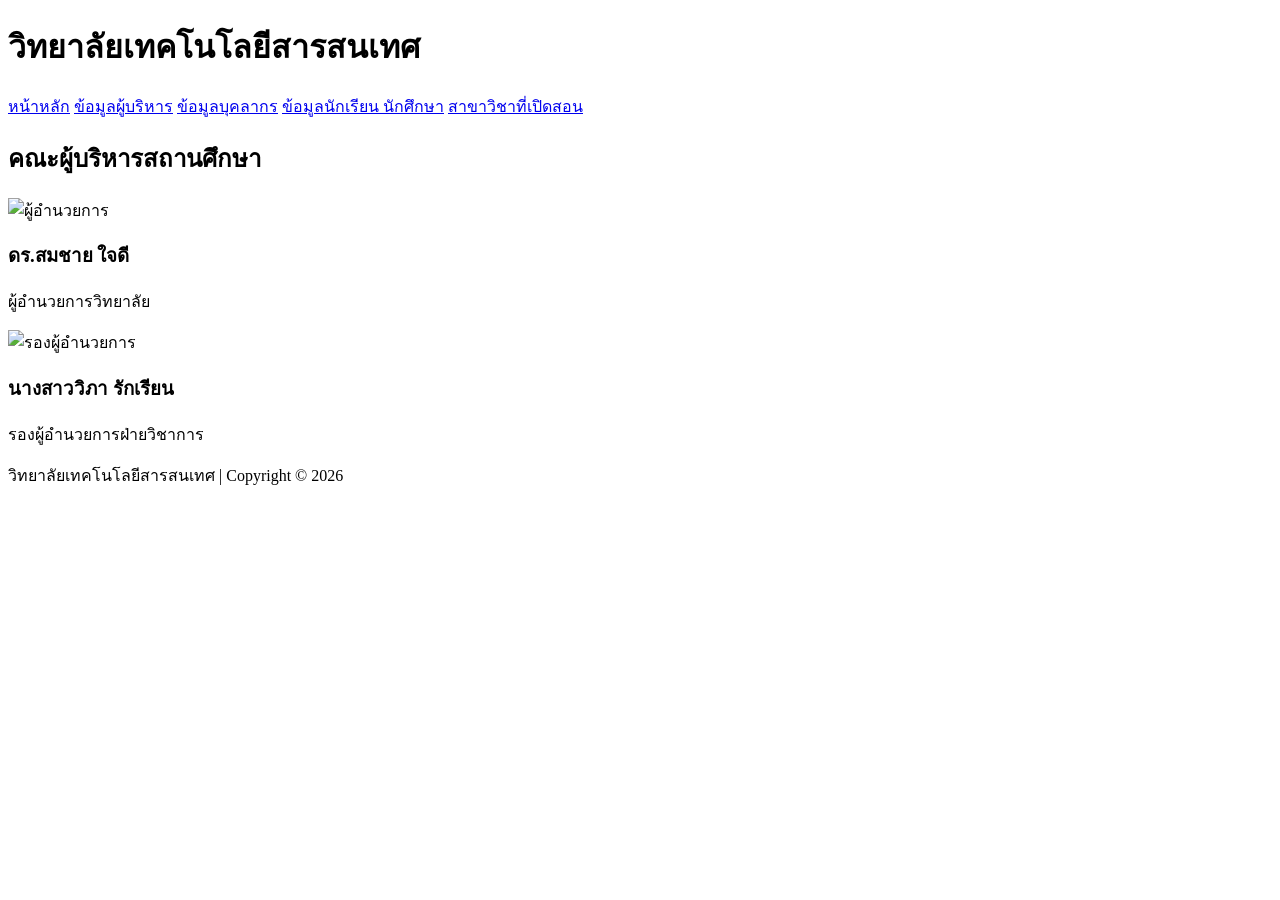
==== executives.html @ bcd5dfbd "Create executives.html" ====
<!DOCTYPE html>
<html lang="th">
<head>
    <meta charset="UTF-8">
    <title>ข้อมูลผู้บริหาร</title>
    <link rel="stylesheet" href="style.css">
</head>
<body>
    <header>
        <h1>วิทยาลัยเทคโนโลยีสารสนเทศ</h1>
    </header>

    <nav>
        <a href="index.html">หน้าหลัก</a>
        <a href="executives.html">ข้อมูลผู้บริหาร</a>
        <a href="personnel.html">ข้อมูลบุคลากร</a>
        <a href="students.html">ข้อมูลนักเรียน นักศึกษา</a>
        <a href="courses.html">สาขาวิชาที่เปิดสอน</a>
    </nav>

    <main>
        <h2>คณะผู้บริหารสถานศึกษา</h2>
        <div class="grid-container">
            <div class="card">
                <img src="images/director.jpg" alt="ผู้อำนวยการ">
                <h3>ดร.สมชาย ใจดี</h3>
                <p>ผู้อำนวยการวิทยาลัย</p>
            </div>
            <div class="card">
                <img src="images/sub_director1.jpg" alt="รองผู้อำนวยการ">
                <h3>นางสาววิภา รักเรียน</h3>
                <p>รองผู้อำนวยการฝ่ายวิชาการ</p>
            </div>
        </div>
    </main>

    <footer>
        <p>วิทยาลัยเทคโนโลยีสารสนเทศ | Copyright © 2026</p>
    </footer>
</body>
</html>
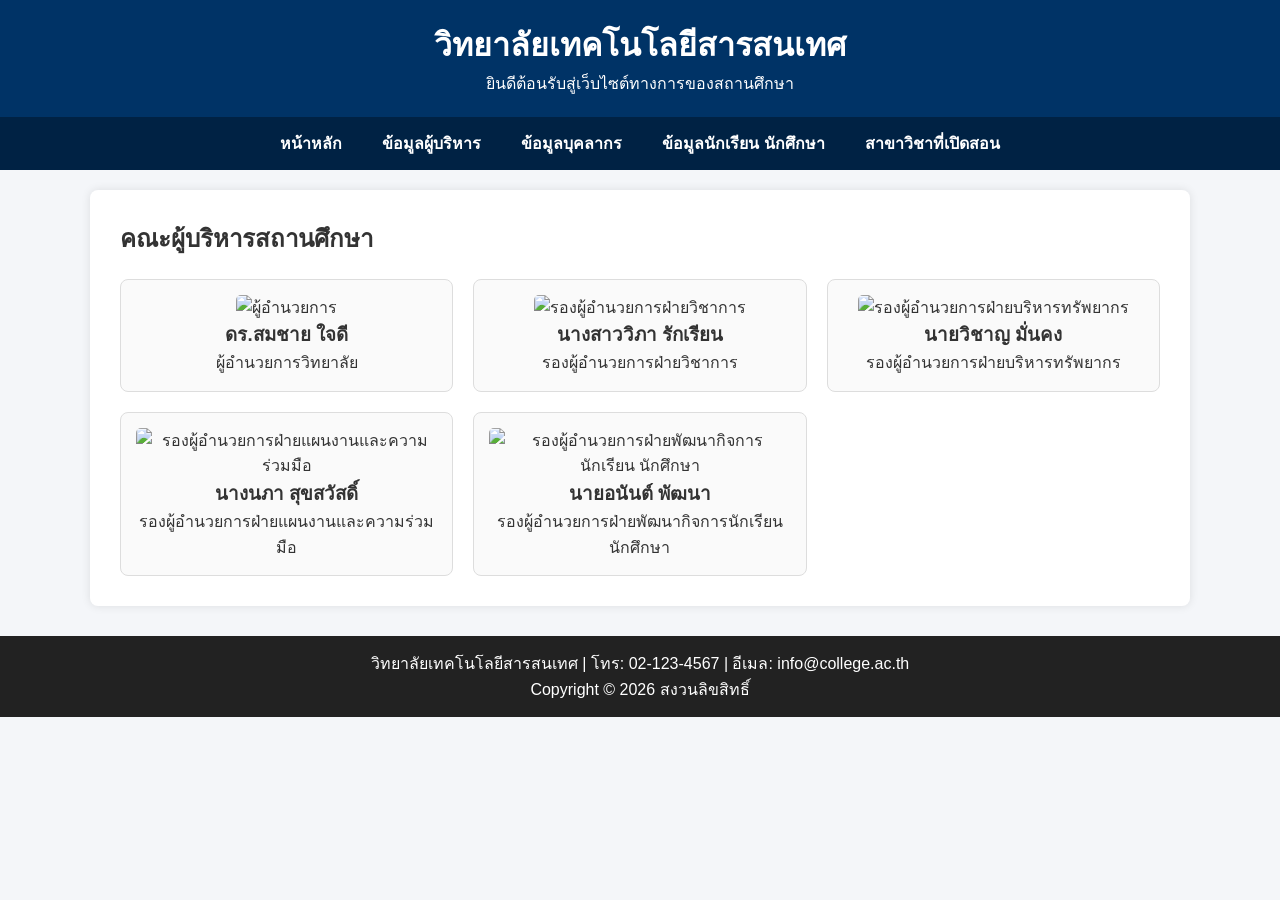
==== commit f59bf35e: "Update executives.html" ====
--- a/executives.html
+++ b/executives.html
@@ -2,12 +2,14 @@
 <html lang="th">
 <head>
     <meta charset="UTF-8">
+    <meta name="viewport" content="width=device-width, initial-scale=1.0">
     <title>ข้อมูลผู้บริหาร</title>
     <link rel="stylesheet" href="style.css">
 </head>
 <body>
     <header>
         <h1>วิทยาลัยเทคโนโลยีสารสนเทศ</h1>
+        <p>ยินดีต้อนรับสู่เว็บไซต์ทางการของสถานศึกษา</p>
     </header>
 
     <nav>
@@ -21,21 +23,46 @@
     <main>
         <h2>คณะผู้บริหารสถานศึกษา</h2>
         <div class="grid-container">
+            <!-- คนที่ 1: ผู้อำนวยการ -->
             <div class="card">
                 <img src="images/director.jpg" alt="ผู้อำนวยการ">
                 <h3>ดร.สมชาย ใจดี</h3>
                 <p>ผู้อำนวยการวิทยาลัย</p>
             </div>
+
+            <!-- คนที่ 2: รองฯ ฝ่ายวิชาการ -->
             <div class="card">
-                <img src="images/sub_director1.jpg" alt="รองผู้อำนวยการ">
+                <img src="images/sub_director1.jpg" alt="รองผู้อำนวยการฝ่ายวิชาการ">
                 <h3>นางสาววิภา รักเรียน</h3>
                 <p>รองผู้อำนวยการฝ่ายวิชาการ</p>
+            </div>
+
+            <!-- คนที่ 3: รองฯ ฝ่ายบริหารทรัพยากร -->
+            <div class="card">
+                <img src="images/sub_director2.jpg" alt="รองผู้อำนวยการฝ่ายบริหารทรัพยากร">
+                <h3>นายวิชาญ มั่นคง</h3>
+                <p>รองผู้อำนวยการฝ่ายบริหารทรัพยากร</p>
+            </div>
+
+            <!-- คนที่ 4: รองฯ ฝ่ายแผนงานและความร่วมมือ -->
+            <div class="card">
+                <img src="images/sub_director3.jpg" alt="รองผู้อำนวยการฝ่ายแผนงานและความร่วมมือ">
+                <h3>นางนภา สุขสวัสดิ์</h3>
+                <p>รองผู้อำนวยการฝ่ายแผนงานและความร่วมมือ</p>
+            </div>
+
+            <!-- คนที่ 5: รองฯ ฝ่ายพัฒนากิจการนักเรียน นักศึกษา -->
+            <div class="card">
+                <img src="images/sub_director4.jpg" alt="รองผู้อำนวยการฝ่ายพัฒนากิจการนักเรียน นักศึกษา">
+                <h3>นายอนันต์ พัฒนา</h3>
+                <p>รองผู้อำนวยการฝ่ายพัฒนากิจการนักเรียน นักศึกษา</p>
             </div>
         </div>
     </main>
 
     <footer>
-        <p>วิทยาลัยเทคโนโลยีสารสนเทศ | Copyright © 2026</p>
+        <p>วิทยาลัยเทคโนโลยีสารสนเทศ | โทร: 02-123-4567 | อีเมล: info@college.ac.th</p>
+        <p>Copyright © 2026 สงวนลิขสิทธิ์</p>
     </footer>
 </body>
 </html>
--- a/style.css
+++ b/style.css
@@ -0,0 +1,80 @@
+* {
+    box-sizing: border-box;
+    margin: 0;
+    padding: 0;
+    font-family: 'Sarabun', Tahoma, sans-serif;
+}
+
+body {
+    background-color: #f4f6f9;
+    color: #333;
+    line-height: 1.6;
+}
+
+/* 1. ส่วนหัว (Header) */
+header {
+    background-color: #003366;
+    color: white;
+    padding: 20px;
+    text-align: center;
+}
+
+/* แถบเมนูเชื่อมโยง (Navigation Bar) */
+nav {
+    background-color: #002244;
+    display: flex;
+    justify-content: center;
+    flex-wrap: wrap;
+}
+
+nav a {
+    color: white;
+    padding: 14px 20px;
+    text-decoration: none;
+    font-weight: bold;
+}
+
+nav a:hover {
+    background-color: #0055a5;
+}
+
+/* 2. ส่วนเนื้อหา (Content) */
+main {
+    max-width: 1100px;
+    margin: 20px auto;
+    background: white;
+    padding: 30px;
+    border-radius: 8px;
+    box-shadow: 0 0 10px rgba(0,0,0,0.1);
+    min-height: 400px;
+}
+
+.grid-container {
+    display: grid;
+    grid-template-columns: repeat(auto-fit, minmax(250px, 1fr));
+    gap: 20px;
+    margin-top: 20px;
+}
+
+.card {
+    border: 1px solid #ddd;
+    border-radius: 8px;
+    padding: 15px;
+    text-align: center;
+    background-color: #fafafa;
+}
+
+.card img {
+    max-width: 100%;
+    height: auto;
+    border-radius: 5px;
+}
+
+/* 3. ส่วนท้าย (Footer) */
+footer {
+    background-color: #222;
+    color: white;
+    text-align: center;
+    padding: 15px;
+    margin-top: 30px;
+}
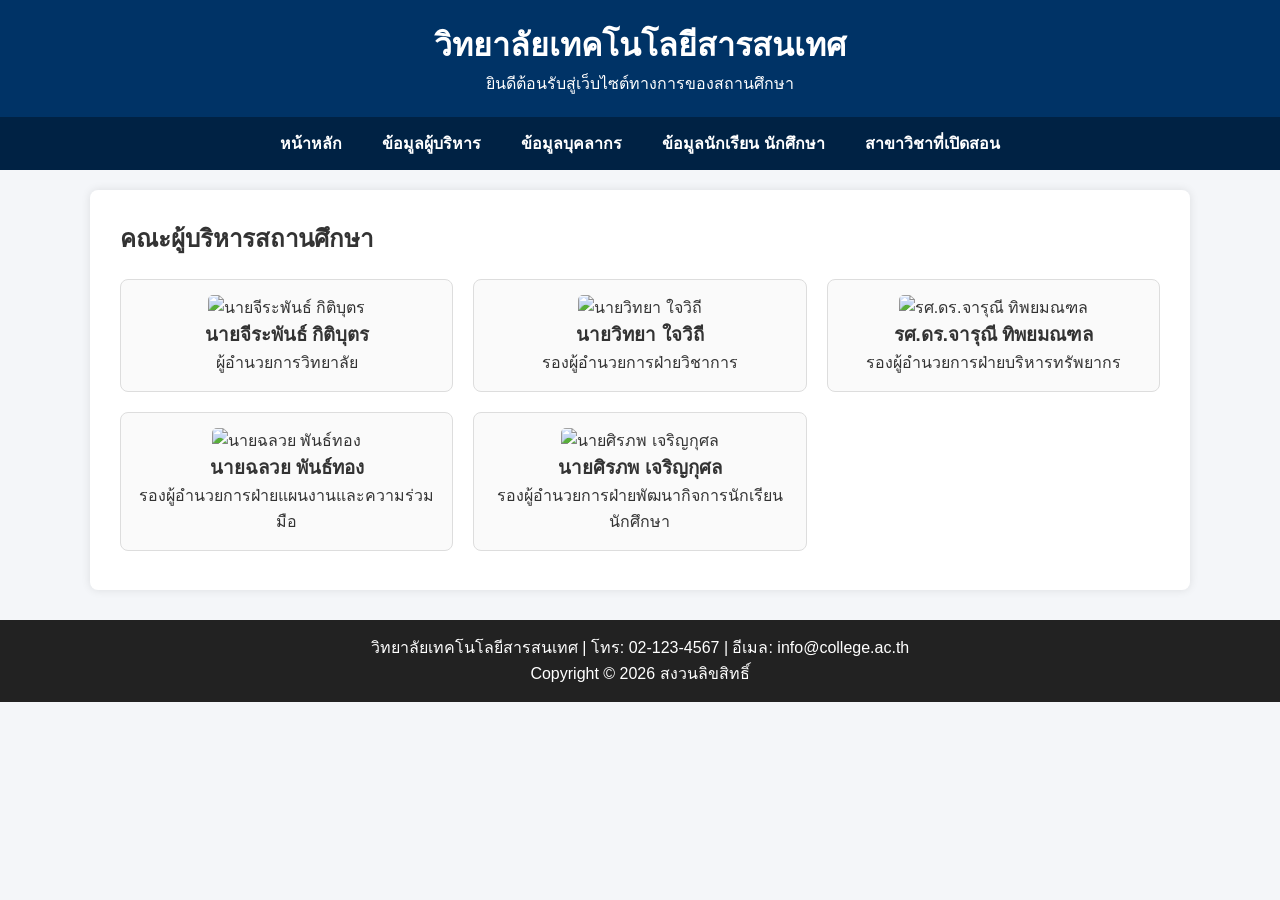
==== commit 5f049d46: "Update executives.html" ====
--- a/executives.html
+++ b/executives.html
@@ -23,38 +23,38 @@
     <main>
         <h2>คณะผู้บริหารสถานศึกษา</h2>
         <div class="grid-container">
-            <!-- คนที่ 1: ผู้อำนวยการ -->
+            <!-- คนที่ 1 -->
             <div class="card">
-                <img src="images/director.jpg" alt="ผู้อำนวยการ">
-                <h3>ดร.สมชาย ใจดี</h3>
+                <img src="images/1-B0aDhrdA.gif" alt="นายจีระพันธ์ กิติบุตร">
+                <h3>นายจีระพันธ์ กิติบุตร</h3>
                 <p>ผู้อำนวยการวิทยาลัย</p>
             </div>
 
-            <!-- คนที่ 2: รองฯ ฝ่ายวิชาการ -->
+            <!-- คนที่ 2 -->
             <div class="card">
-                <img src="images/sub_director1.jpg" alt="รองผู้อำนวยการฝ่ายวิชาการ">
-                <h3>นางสาววิภา รักเรียน</h3>
+                <img src="images/1_2-Da58X3DG (1).gif" alt="นายวิทยา ใจวิถี">
+                <h3>นายวิทยา ใจวิถี</h3>
                 <p>รองผู้อำนวยการฝ่ายวิชาการ</p>
             </div>
 
-            <!-- คนที่ 3: รองฯ ฝ่ายบริหารทรัพยากร -->
+            <!-- คนที่ 3 -->
             <div class="card">
-                <img src="images/sub_director2.jpg" alt="รองผู้อำนวยการฝ่ายบริหารทรัพยากร">
-                <h3>นายวิชาญ มั่นคง</h3>
+                <img src="images/1_6-BLEz5SgE.gif" alt="รศ.ดร.จารุณี ทิพยมณฑล">
+                <h3>รศ.ดร.จารุณี ทิพยมณฑล</h3>
                 <p>รองผู้อำนวยการฝ่ายบริหารทรัพยากร</p>
             </div>
 
-            <!-- คนที่ 4: รองฯ ฝ่ายแผนงานและความร่วมมือ -->
+            <!-- คนที่ 4 -->
             <div class="card">
-                <img src="images/sub_director3.jpg" alt="รองผู้อำนวยการฝ่ายแผนงานและความร่วมมือ">
-                <h3>นางนภา สุขสวัสดิ์</h3>
+                <img src="images/00111.jpg" alt="นายฉลวย พันธ์ทอง">
+                <h3>นายฉลวย พันธ์ทอง</h3>
                 <p>รองผู้อำนวยการฝ่ายแผนงานและความร่วมมือ</p>
             </div>
 
-            <!-- คนที่ 5: รองฯ ฝ่ายพัฒนากิจการนักเรียน นักศึกษา -->
+            <!-- คนที่ 5 -->
             <div class="card">
-                <img src="images/sub_director4.jpg" alt="รองผู้อำนวยการฝ่ายพัฒนากิจการนักเรียน นักศึกษา">
-                <h3>นายอนันต์ พัฒนา</h3>
+                <img src="images/00107.jpg" alt="นายศิรภพ เจริญกุศล">
+                <h3>นายศิรภพ เจริญกุศล</h3>
                 <p>รองผู้อำนวยการฝ่ายพัฒนากิจการนักเรียน นักศึกษา</p>
             </div>
         </div>
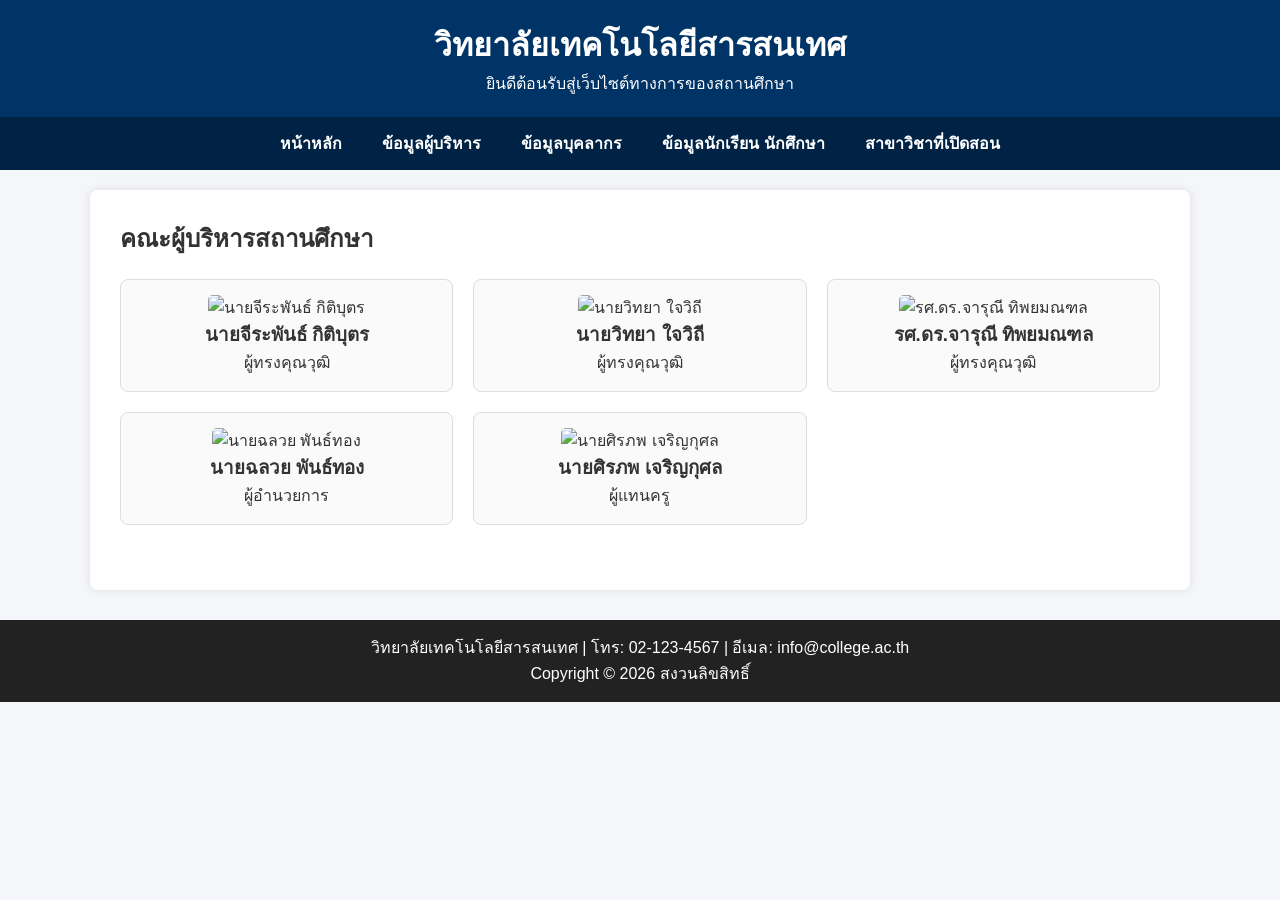
==== commit e8e00a53: "Update executives.html" ====
--- a/executives.html
+++ b/executives.html
@@ -27,35 +27,35 @@
             <div class="card">
                 <img src="images/1-B0aDhrdA.gif" alt="นายจีระพันธ์ กิติบุตร">
                 <h3>นายจีระพันธ์ กิติบุตร</h3>
-                <p>ผู้อำนวยการวิทยาลัย</p>
+                <p>ผู้ทรงคุณวุฒิ</p>
             </div>
 
             <!-- คนที่ 2 -->
             <div class="card">
                 <img src="images/1_2-Da58X3DG (1).gif" alt="นายวิทยา ใจวิถี">
                 <h3>นายวิทยา ใจวิถี</h3>
-                <p>รองผู้อำนวยการฝ่ายวิชาการ</p>
+                <p>ผู้ทรงคุณวุฒิ</p>
             </div>
 
             <!-- คนที่ 3 -->
             <div class="card">
                 <img src="images/1_6-BLEz5SgE.gif" alt="รศ.ดร.จารุณี ทิพยมณฑล">
                 <h3>รศ.ดร.จารุณี ทิพยมณฑล</h3>
-                <p>รองผู้อำนวยการฝ่ายบริหารทรัพยากร</p>
+                <p>ผู้ทรงคุณวุฒิ</p>
             </div>
 
             <!-- คนที่ 4 -->
             <div class="card">
                 <img src="images/00111.jpg" alt="นายฉลวย พันธ์ทอง">
                 <h3>นายฉลวย พันธ์ทอง</h3>
-                <p>รองผู้อำนวยการฝ่ายแผนงานและความร่วมมือ</p>
+                <p>ผู้อำนวยการ</p>
             </div>
 
             <!-- คนที่ 5 -->
             <div class="card">
                 <img src="images/00107.jpg" alt="นายศิรภพ เจริญกุศล">
                 <h3>นายศิรภพ เจริญกุศล</h3>
-                <p>รองผู้อำนวยการฝ่ายพัฒนากิจการนักเรียน นักศึกษา</p>
+                <p>ผู้แทนครู</p>
             </div>
         </div>
     </main>
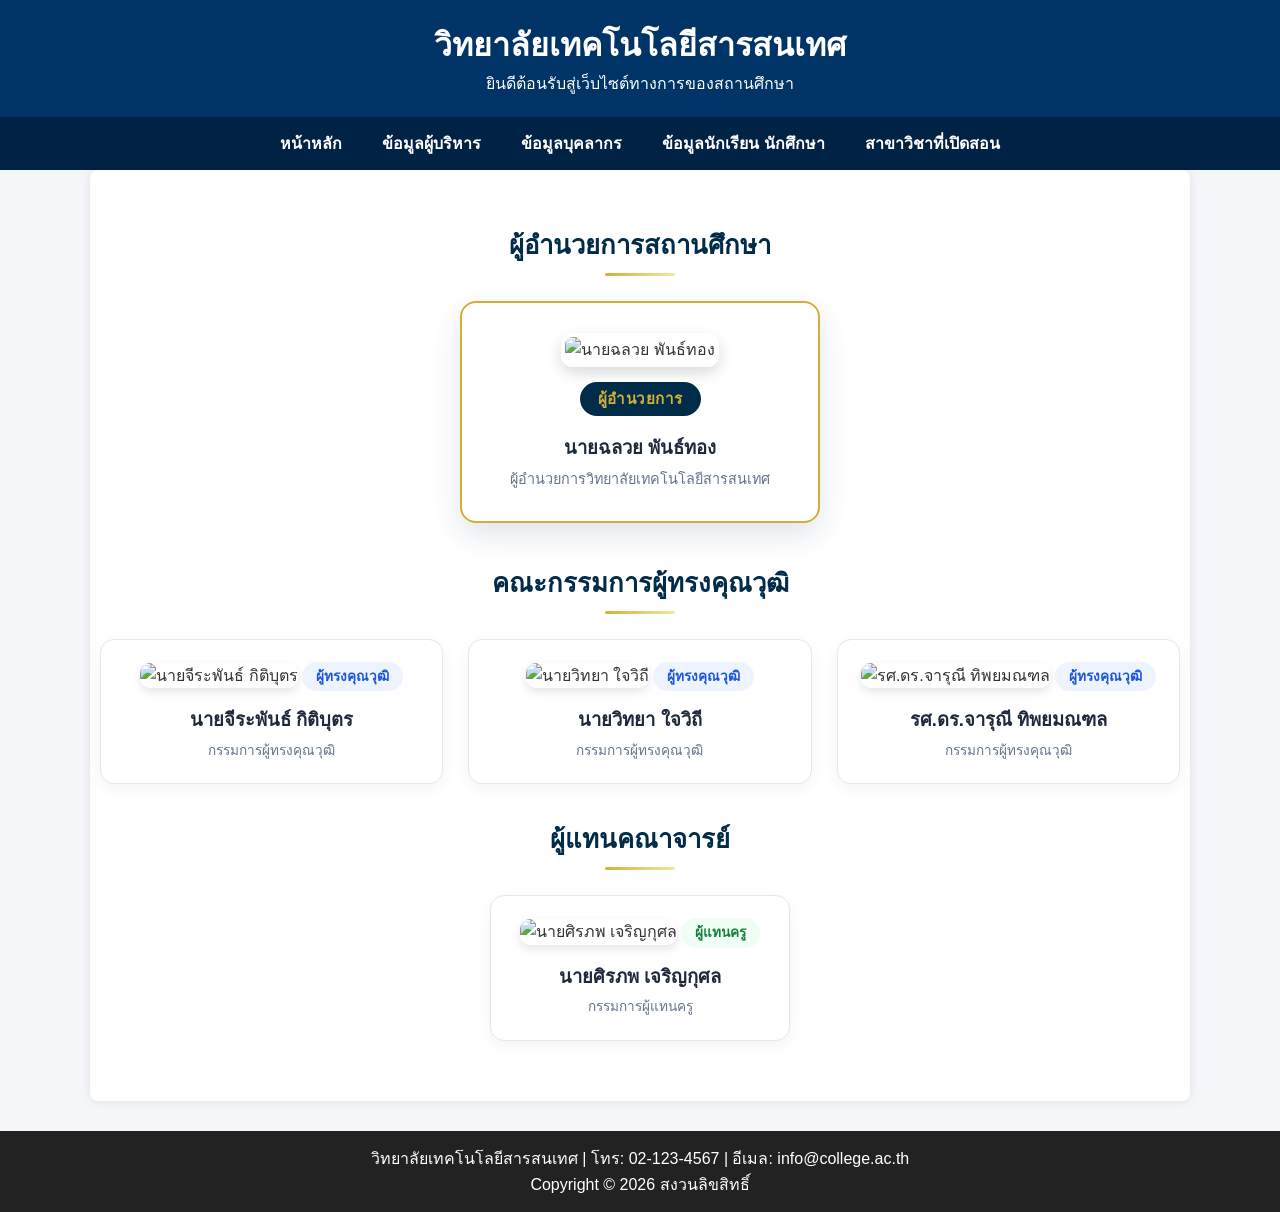
==== commit bacbad26: "Update executives.html" ====
--- a/executives.html
+++ b/executives.html
@@ -3,10 +3,147 @@
 <head>
     <meta charset="UTF-8">
     <meta name="viewport" content="width=device-width, initial-scale=1.0">
-    <title>ข้อมูลผู้บริหาร</title>
+    <title>ข้อมูลผู้บริหาร - วิทยาลัยเทคโนโลยีสารสนเทศ</title>
     <link rel="stylesheet" href="style.css">
+    <style>
+        /* สไตล์พิเศษเฉพาะหน้าผู้บริหาร (Executive Board Style) */
+        .exec-container {
+            max-width: 1100px;
+            margin: 0 auto;
+            padding: 20px 10px;
+        }
+
+        .section-title {
+            text-align: center;
+            color: #002b49;
+            font-size: 1.6rem;
+            margin: 35px 0 25px 0;
+            position: relative;
+            padding-bottom: 10px;
+        }
+
+        .section-title::after {
+            content: '';
+            width: 70px;
+            height: 3px;
+            background: linear-gradient(90deg, #d4af37, #f3e5ab);
+            position: absolute;
+            bottom: 0;
+            left: 50%;
+            transform: translateX(-50%);
+            border-radius: 2px;
+        }
+
+        /* 1. การ์ดผู้อำนวยการ (โดดเด่นที่สุดอยู่ตรงกลาง) */
+        .director-wrapper {
+            display: flex;
+            justify-content: center;
+            margin-bottom: 40px;
+        }
+
+        .card-director {
+            background: #ffffff;
+            border: 2px solid #d4af37;
+            border-radius: 16px;
+            box-shadow: 0 12px 30px rgba(0, 43, 73, 0.12);
+            max-width: 360px;
+            width: 100%;
+            text-align: center;
+            padding: 30px 20px;
+            transition: transform 0.3s ease, box-shadow 0.3s ease;
+        }
+
+        .card-director:hover {
+            transform: translateY(-6px);
+            box-shadow: 0 16px 35px rgba(0, 43, 73, 0.18);
+        }
+
+        .card-director img {
+            width: 180px;
+            height: 220px;
+            object-fit: cover;
+            border-radius: 12px;
+            border: 4px solid #ffffff;
+            box-shadow: 0 6px 15px rgba(0,0,0,0.15);
+            margin-bottom: 15px;
+        }
+
+        .badge-director {
+            display: inline-block;
+            background: #002b49;
+            color: #d4af37;
+            font-weight: bold;
+            padding: 5px 18px;
+            border-radius: 20px;
+            font-size: 0.95rem;
+            margin-bottom: 12px;
+            letter-spacing: 0.5px;
+        }
+
+        /* 2. การ์ดคณะผู้ทรงคุณวุฒิ และ ผู้แทนครู */
+        .exec-grid {
+            display: grid;
+            grid-template-columns: repeat(auto-fit, minmax(250px, 1fr));
+            gap: 25px;
+            justify-content: center;
+        }
+
+        .card-exec {
+            background: #ffffff;
+            border: 1px solid #e2e8f0;
+            border-radius: 14px;
+            box-shadow: 0 4px 15px rgba(0,0,0,0.05);
+            text-align: center;
+            padding: 22px 15px;
+            transition: transform 0.3s ease, box-shadow 0.3s ease;
+        }
+
+        .card-exec:hover {
+            transform: translateY(-5px);
+            box-shadow: 0 8px 22px rgba(0,0,0,0.1);
+        }
+
+        .card-exec img {
+            width: 150px;
+            height: 185px;
+            object-fit: cover;
+            border-radius: 10px;
+            box-shadow: 0 4px 10px rgba(0,0,0,0.1);
+            margin-bottom: 12px;
+        }
+
+        .badge-expert {
+            display: inline-block;
+            background: #eef4ff;
+            color: #1a56db;
+            font-weight: 600;
+            padding: 4px 14px;
+            border-radius: 15px;
+            font-size: 0.85rem;
+            margin-bottom: 8px;
+        }
+
+        .badge-teacher {
+            display: inline-block;
+            background: #f0fdf4;
+            color: #15803d;
+            font-weight: 600;
+            padding: 4px 14px;
+            border-radius: 15px;
+            font-size: 0.85rem;
+            margin-bottom: 8px;
+        }
+
+        .exec-name {
+            color: #1e293b;
+            font-size: 1.15rem;
+            margin: 5px 0;
+            font-weight: bold;
+        }
+    </style>
 </head>
 <body>
+
     <header>
         <h1>วิทยาลัยเทคโนโลยีสารสนเทศ</h1>
         <p>ยินดีต้อนรับสู่เว็บไซต์ทางการของสถานศึกษา</p>
@@ -20,49 +157,60 @@
         <a href="courses.html">สาขาวิชาที่เปิดสอน</a>
     </nav>
 
-    <main>
-        <h2>คณะผู้บริหารสถานศึกษา</h2>
-        <div class="grid-container">
-            <!-- คนที่ 1 -->
-            <div class="card">
-                <img src="images/1-B0aDhrdA.gif" alt="นายจีระพันธ์ กิติบุตร">
-                <h3>นายจีระพันธ์ กิติบุตร</h3>
-                <p>ผู้ทรงคุณวุฒิ</p>
-            </div>
-
-            <!-- คนที่ 2 -->
-            <div class="card">
-                <img src="images/1_2-Da58X3DG (1).gif" alt="นายวิทยา ใจวิถี">
-                <h3>นายวิทยา ใจวิถี</h3>
-                <p>ผู้ทรงคุณวุฒิ</p>
-            </div>
-
-            <!-- คนที่ 3 -->
-            <div class="card">
-                <img src="images/1_6-BLEz5SgE.gif" alt="รศ.ดร.จารุณี ทิพยมณฑล">
-                <h3>รศ.ดร.จารุณี ทิพยมณฑล</h3>
-                <p>ผู้ทรงคุณวุฒิ</p>
-            </div>
-
-            <!-- คนที่ 4 -->
-            <div class="card">
-                <img src="images/00111.jpg" alt="นายฉลวย พันธ์ทอง">
-                <h3>นายฉลวย พันธ์ทอง</h3>
-                <p>ผู้อำนวยการ</p>
-            </div>
-
-            <!-- คนที่ 5 -->
-            <div class="card">
-                <img src="images/00107.jpg" alt="นายศิรภพ เจริญกุศล">
-                <h3>นายศิรภพ เจริญกุศล</h3>
-                <p>ผู้แทนครู</p>
+    <main class="exec-container">
+
+        <h2 class="section-title">ผู้อำนวยการสถานศึกษา</h2>
+        <div class="director-wrapper">
+            <div class="card-director">
+                <img src="images/exec_director.jpg" alt="นายฉลวย พันธ์ทอง">
+                <div>
+                    <span class="badge-director">ผู้อำนวยการ</span>
+                    <h3 class="exec-name">นายฉลวย พันธ์ทอง</h3>
+                    <p style="color: #64748b; font-size: 0.9rem;">ผู้อำนวยการวิทยาลัยเทคโนโลยีสารสนเทศ</p>
+                </div>
             </div>
         </div>
+
+        <h2 class="section-title">คณะกรรมการผู้ทรงคุณวุฒิ</h2>
+        <div class="exec-grid">
+            <div class="card-exec">
+                <img src="images/exec_expert1.gif" alt="นายจีระพันธ์ กิติบุตร">
+                <span class="badge-expert">ผู้ทรงคุณวุฒิ</span>
+                <h3 class="exec-name">นายจีระพันธ์ กิติบุตร</h3>
+                <p style="color: #64748b; font-size: 0.85rem;">กรรมการผู้ทรงคุณวุฒิ</p>
+            </div>
+
+            <div class="card-exec">
+                <img src="images/exec_expert2.gif" alt="นายวิทยา ใจวิถี">
+                <span class="badge-expert">ผู้ทรงคุณวุฒิ</span>
+                <h3 class="exec-name">นายวิทยา ใจวิถี</h3>
+                <p style="color: #64748b; font-size: 0.85rem;">กรรมการผู้ทรงคุณวุฒิ</p>
+            </div>
+
+            <div class="card-exec">
+                <img src="images/exec_expert3.gif" alt="รศ.ดร.จารุณี ทิพยมณฑล">
+                <span class="badge-expert">ผู้ทรงคุณวุฒิ</span>
+                <h3 class="exec-name">รศ.ดร.จารุณี ทิพยมณฑล</h3>
+                <p style="color: #64748b; font-size: 0.85rem;">กรรมการผู้ทรงคุณวุฒิ</p>
+            </div>
+        </div>
+
+        <h2 class="section-title">ผู้แทนคณาจารย์</h2>
+        <div class="director-wrapper">
+            <div class="card-exec" style="max-width: 300px; width: 100%;">
+                <img src="images/exec_teacher.jpg" alt="นายศิรภพ เจริญกุศล">
+                <span class="badge-teacher">ผู้แทนครู</span>
+                <h3 class="exec-name">นายศิรภพ เจริญกุศล</h3>
+                <p style="color: #64748b; font-size: 0.85rem;">กรรมการผู้แทนครู</p>
+            </div>
+        </div>
+
     </main>
 
     <footer>
         <p>วิทยาลัยเทคโนโลยีสารสนเทศ | โทร: 02-123-4567 | อีเมล: info@college.ac.th</p>
         <p>Copyright © 2026 สงวนลิขสิทธิ์</p>
     </footer>
+
 </body>
 </html>
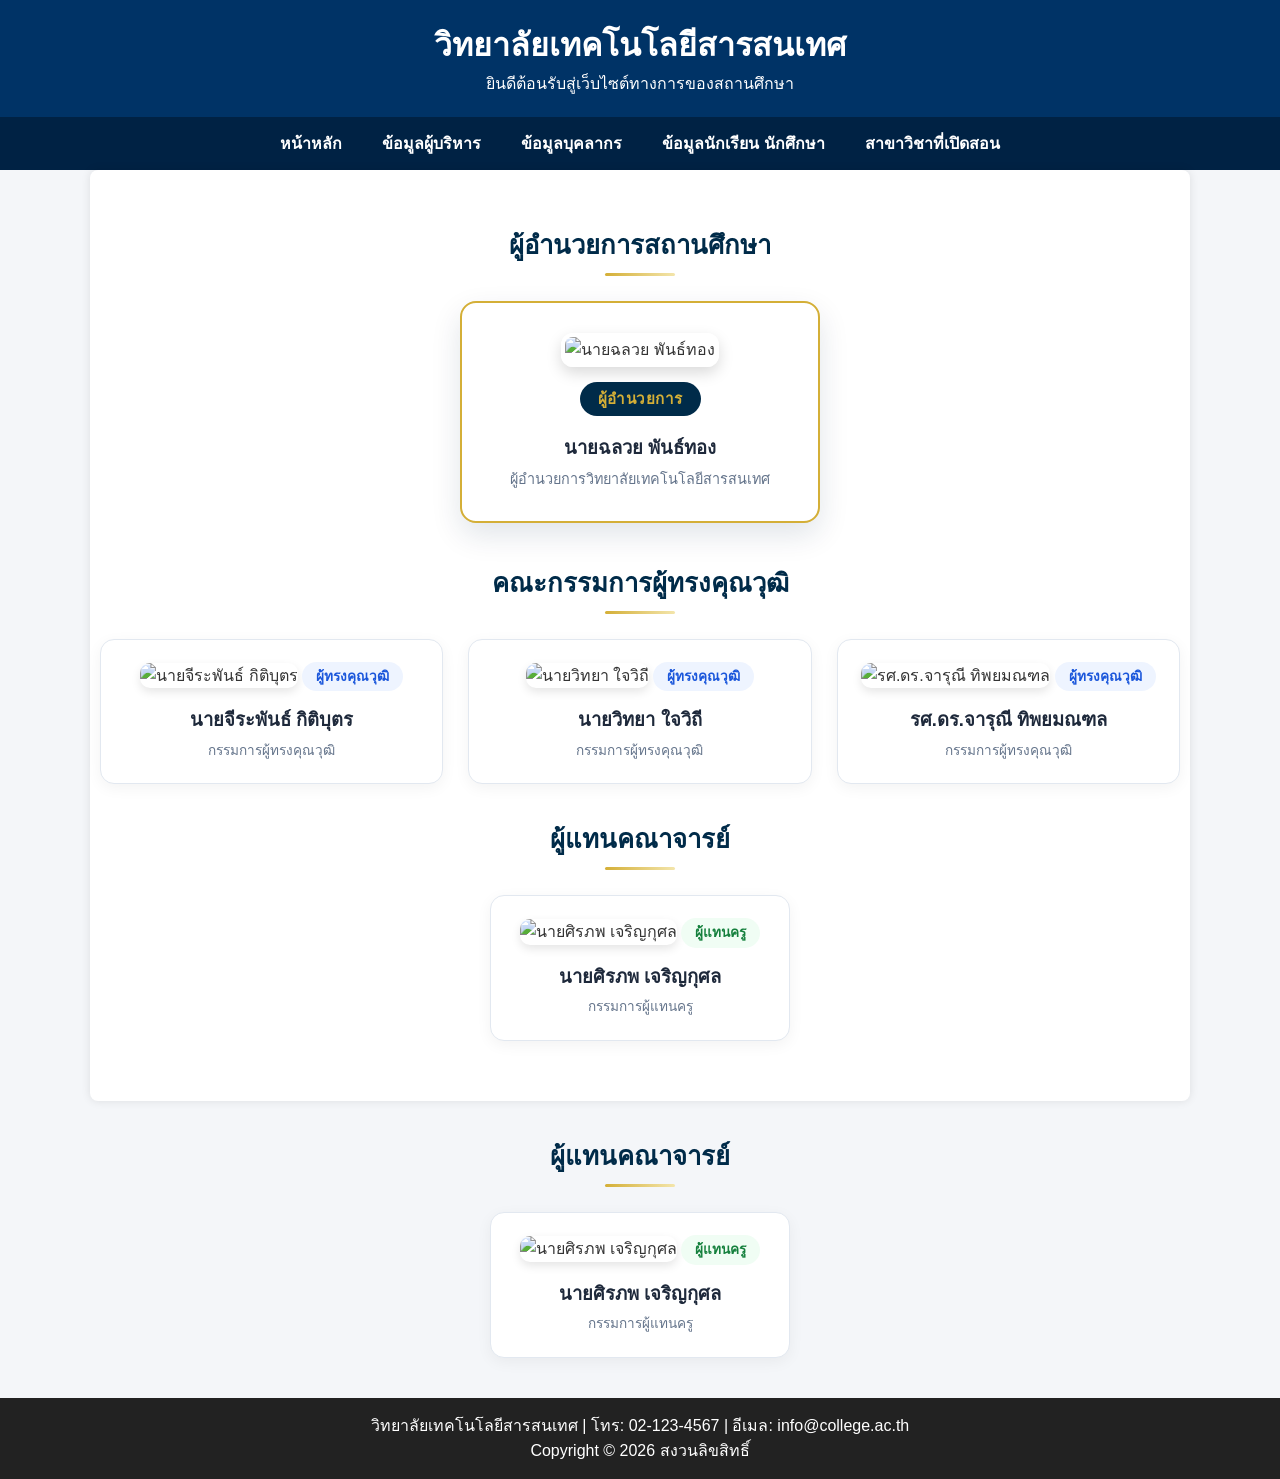
==== commit 97e5a83e: "Update executives.html" ====
--- a/executives.html
+++ b/executives.html
@@ -159,10 +159,11 @@
 
     <main class="exec-container">
 
+        <!-- 👑 ส่วนที่ 1: ผู้อำนวยการวิทยาลัย -->
         <h2 class="section-title">ผู้อำนวยการสถานศึกษา</h2>
         <div class="director-wrapper">
             <div class="card-director">
-                <img src="images/exec_director.jpg" alt="นายฉลวย พันธ์ทอง">
+                <img src="images/00111.jpg" alt="นายฉลวย พันธ์ทอง">
                 <div>
                     <span class="badge-director">ผู้อำนวยการ</span>
                     <h3 class="exec-name">นายฉลวย พันธ์ทอง</h3>
@@ -171,29 +172,43 @@
             </div>
         </div>
 
+        <!-- 🎓 ส่วนที่ 2: คณะผู้ทรงคุณวุฒิ -->
         <h2 class="section-title">คณะกรรมการผู้ทรงคุณวุฒิ</h2>
         <div class="exec-grid">
             <div class="card-exec">
-                <img src="images/exec_expert1.gif" alt="นายจีระพันธ์ กิติบุตร">
+                <img src="images/1-B0aDhrdA.gif" alt="นายจีระพันธ์ กิติบุตร">
                 <span class="badge-expert">ผู้ทรงคุณวุฒิ</span>
                 <h3 class="exec-name">นายจีระพันธ์ กิติบุตร</h3>
                 <p style="color: #64748b; font-size: 0.85rem;">กรรมการผู้ทรงคุณวุฒิ</p>
             </div>
 
             <div class="card-exec">
-                <img src="images/exec_expert2.gif" alt="นายวิทยา ใจวิถี">
+                <img src="images/1_2-Da58X3DG (1).gif" alt="นายวิทยา ใจวิถี">
                 <span class="badge-expert">ผู้ทรงคุณวุฒิ</span>
                 <h3 class="exec-name">นายวิทยา ใจวิถี</h3>
                 <p style="color: #64748b; font-size: 0.85rem;">กรรมการผู้ทรงคุณวุฒิ</p>
             </div>
 
             <div class="card-exec">
-                <img src="images/exec_expert3.gif" alt="รศ.ดร.จารุณี ทิพยมณฑล">
+                <img src="images/1_6-BLEz5SgE.gif" alt="รศ.ดร.จารุณี ทิพยมณฑล">
                 <span class="badge-expert">ผู้ทรงคุณวุฒิ</span>
                 <h3 class="exec-name">รศ.ดร.จารุณี ทิพยมณฑล</h3>
                 <p style="color: #64748b; font-size: 0.85rem;">กรรมการผู้ทรงคุณวุฒิ</p>
             </div>
         </div>
+
+        <!-- 🏫 ส่วนที่ 3: ผู้แทนครู -->
+        <h2 class="section-title">ผู้แทนคณาจารย์</h2>
+        <div class="director-wrapper">
+            <div class="card-exec" style="max-width: 300px; width: 100%;">
+                <img src="images/00107.jpg" alt="นายศิรภพ เจริญกุศล">
+                <span class="badge-teacher">ผู้แทนครู</span>
+                <h3 class="exec-name">นายศิรภพ เจริญกุศล</h3>
+                <p style="color: #64748b; font-size: 0.85rem;">กรรมการผู้แทนครู</p>
+            </div>
+        </div>
+
+    </main>
 
         <h2 class="section-title">ผู้แทนคณาจารย์</h2>
         <div class="director-wrapper">
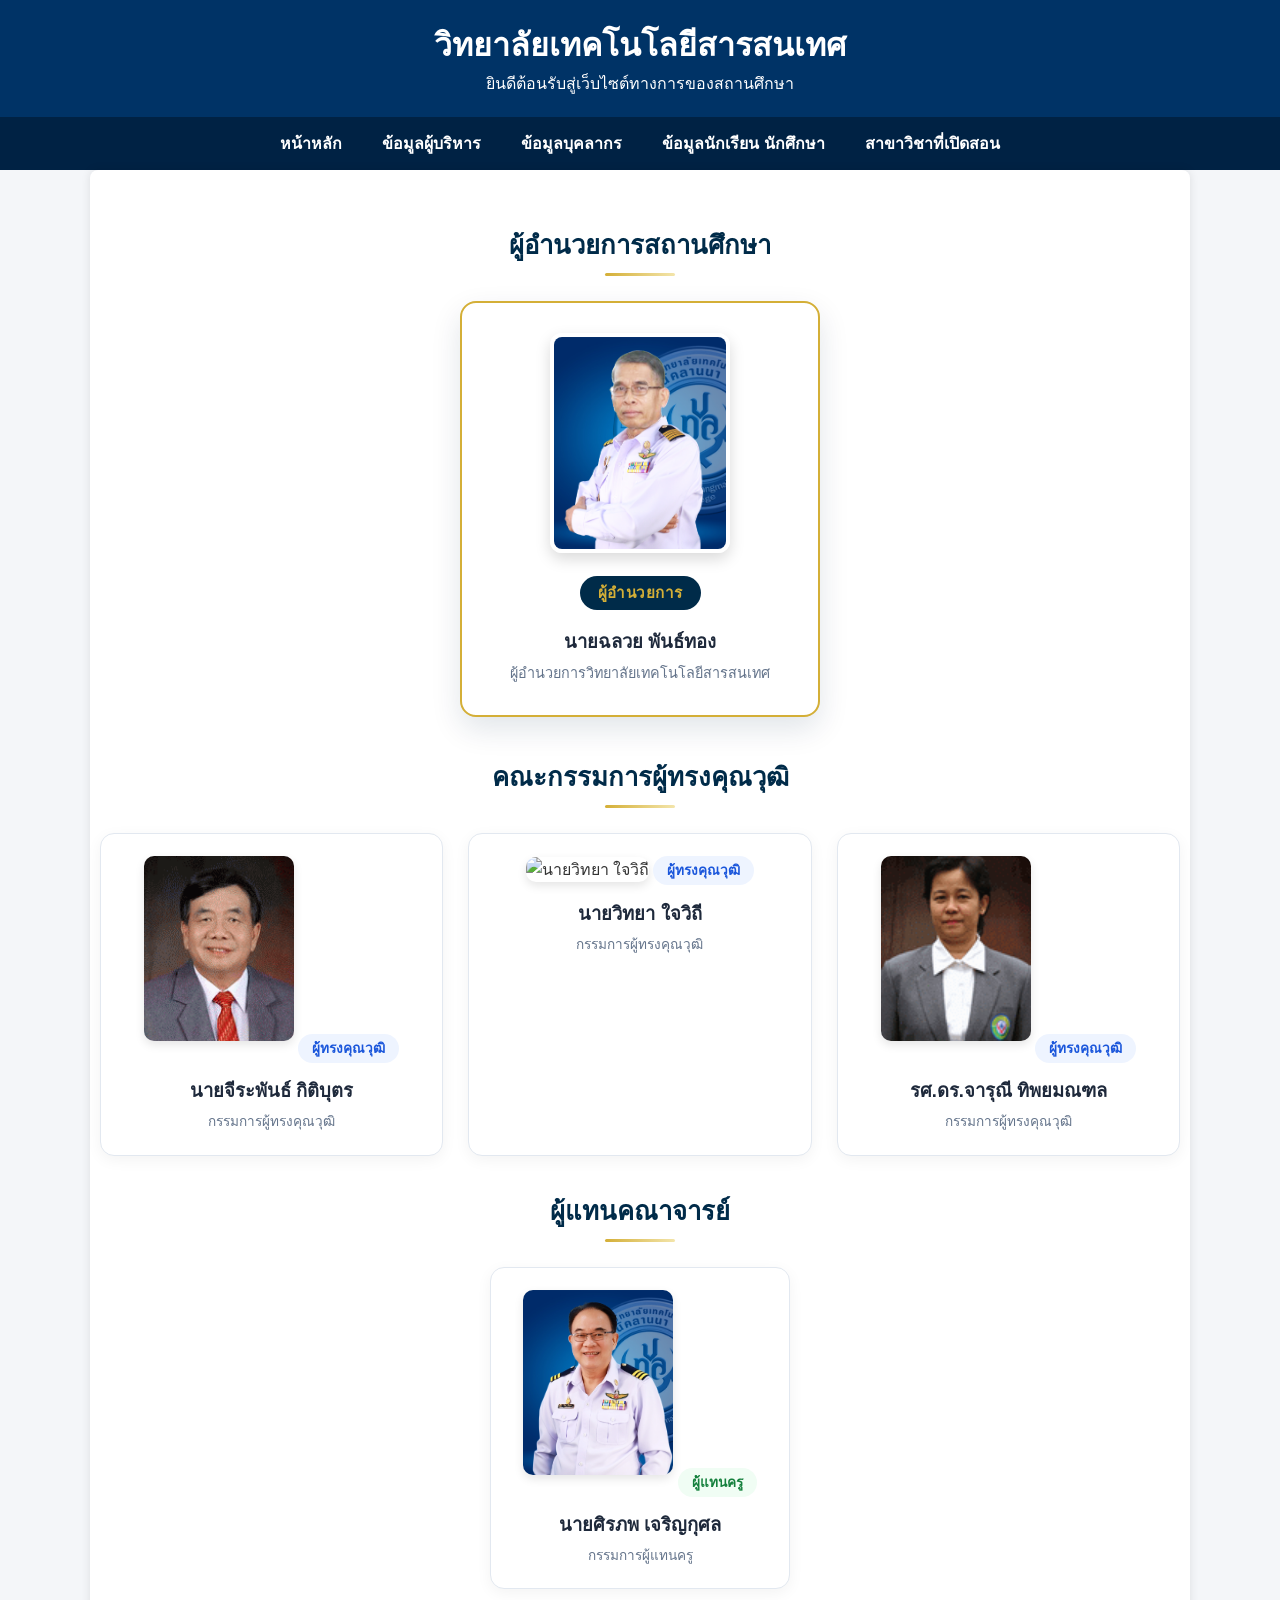
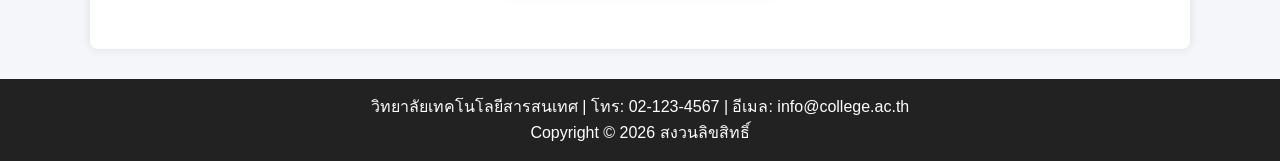
==== commit 03af7943: "Update executives.html" ====
--- a/executives.html
+++ b/executives.html
@@ -157,13 +157,13 @@
         <a href="courses.html">สาขาวิชาที่เปิดสอน</a>
     </nav>
 
-    <main class="exec-container">
+ <main class="exec-container">
 
         <!-- 👑 ส่วนที่ 1: ผู้อำนวยการวิทยาลัย -->
         <h2 class="section-title">ผู้อำนวยการสถานศึกษา</h2>
         <div class="director-wrapper">
             <div class="card-director">
-                <img src="images/00111.jpg" alt="นายฉลวย พันธ์ทอง">
+                <img src="00111.jpg" alt="นายฉลวย พันธ์ทอง">
                 <div>
                     <span class="badge-director">ผู้อำนวยการ</span>
                     <h3 class="exec-name">นายฉลวย พันธ์ทอง</h3>
@@ -176,21 +176,21 @@
         <h2 class="section-title">คณะกรรมการผู้ทรงคุณวุฒิ</h2>
         <div class="exec-grid">
             <div class="card-exec">
-                <img src="images/1-B0aDhrdA.gif" alt="นายจีระพันธ์ กิติบุตร">
+                <img src="1-B0aDhrdA.gif" alt="นายจีระพันธ์ กิติบุตร">
                 <span class="badge-expert">ผู้ทรงคุณวุฒิ</span>
                 <h3 class="exec-name">นายจีระพันธ์ กิติบุตร</h3>
                 <p style="color: #64748b; font-size: 0.85rem;">กรรมการผู้ทรงคุณวุฒิ</p>
             </div>
 
             <div class="card-exec">
-                <img src="images/1_2-Da58X3DG (1).gif" alt="นายวิทยา ใจวิถี">
+                <img src="1_2-Da58X3DG.gif" alt="นายวิทยา ใจวิถี">
                 <span class="badge-expert">ผู้ทรงคุณวุฒิ</span>
                 <h3 class="exec-name">นายวิทยา ใจวิถี</h3>
                 <p style="color: #64748b; font-size: 0.85rem;">กรรมการผู้ทรงคุณวุฒิ</p>
             </div>
 
             <div class="card-exec">
-                <img src="images/1_6-BLEz5SgE.gif" alt="รศ.ดร.จารุณี ทิพยมณฑล">
+                <img src="1_6-BLEz5SgE.gif" alt="รศ.ดร.จารุณี ทิพยมณฑล">
                 <span class="badge-expert">ผู้ทรงคุณวุฒิ</span>
                 <h3 class="exec-name">รศ.ดร.จารุณี ทิพยมณฑล</h3>
                 <p style="color: #64748b; font-size: 0.85rem;">กรรมการผู้ทรงคุณวุฒิ</p>
@@ -201,19 +201,7 @@
         <h2 class="section-title">ผู้แทนคณาจารย์</h2>
         <div class="director-wrapper">
             <div class="card-exec" style="max-width: 300px; width: 100%;">
-                <img src="images/00107.jpg" alt="นายศิรภพ เจริญกุศล">
-                <span class="badge-teacher">ผู้แทนครู</span>
-                <h3 class="exec-name">นายศิรภพ เจริญกุศล</h3>
-                <p style="color: #64748b; font-size: 0.85rem;">กรรมการผู้แทนครู</p>
-            </div>
-        </div>
-
-    </main>
-
-        <h2 class="section-title">ผู้แทนคณาจารย์</h2>
-        <div class="director-wrapper">
-            <div class="card-exec" style="max-width: 300px; width: 100%;">
-                <img src="images/exec_teacher.jpg" alt="นายศิรภพ เจริญกุศล">
+                <img src="00107.jpg" alt="นายศิรภพ เจริญกุศล">
                 <span class="badge-teacher">ผู้แทนครู</span>
                 <h3 class="exec-name">นายศิรภพ เจริญกุศล</h3>
                 <p style="color: #64748b; font-size: 0.85rem;">กรรมการผู้แทนครู</p>
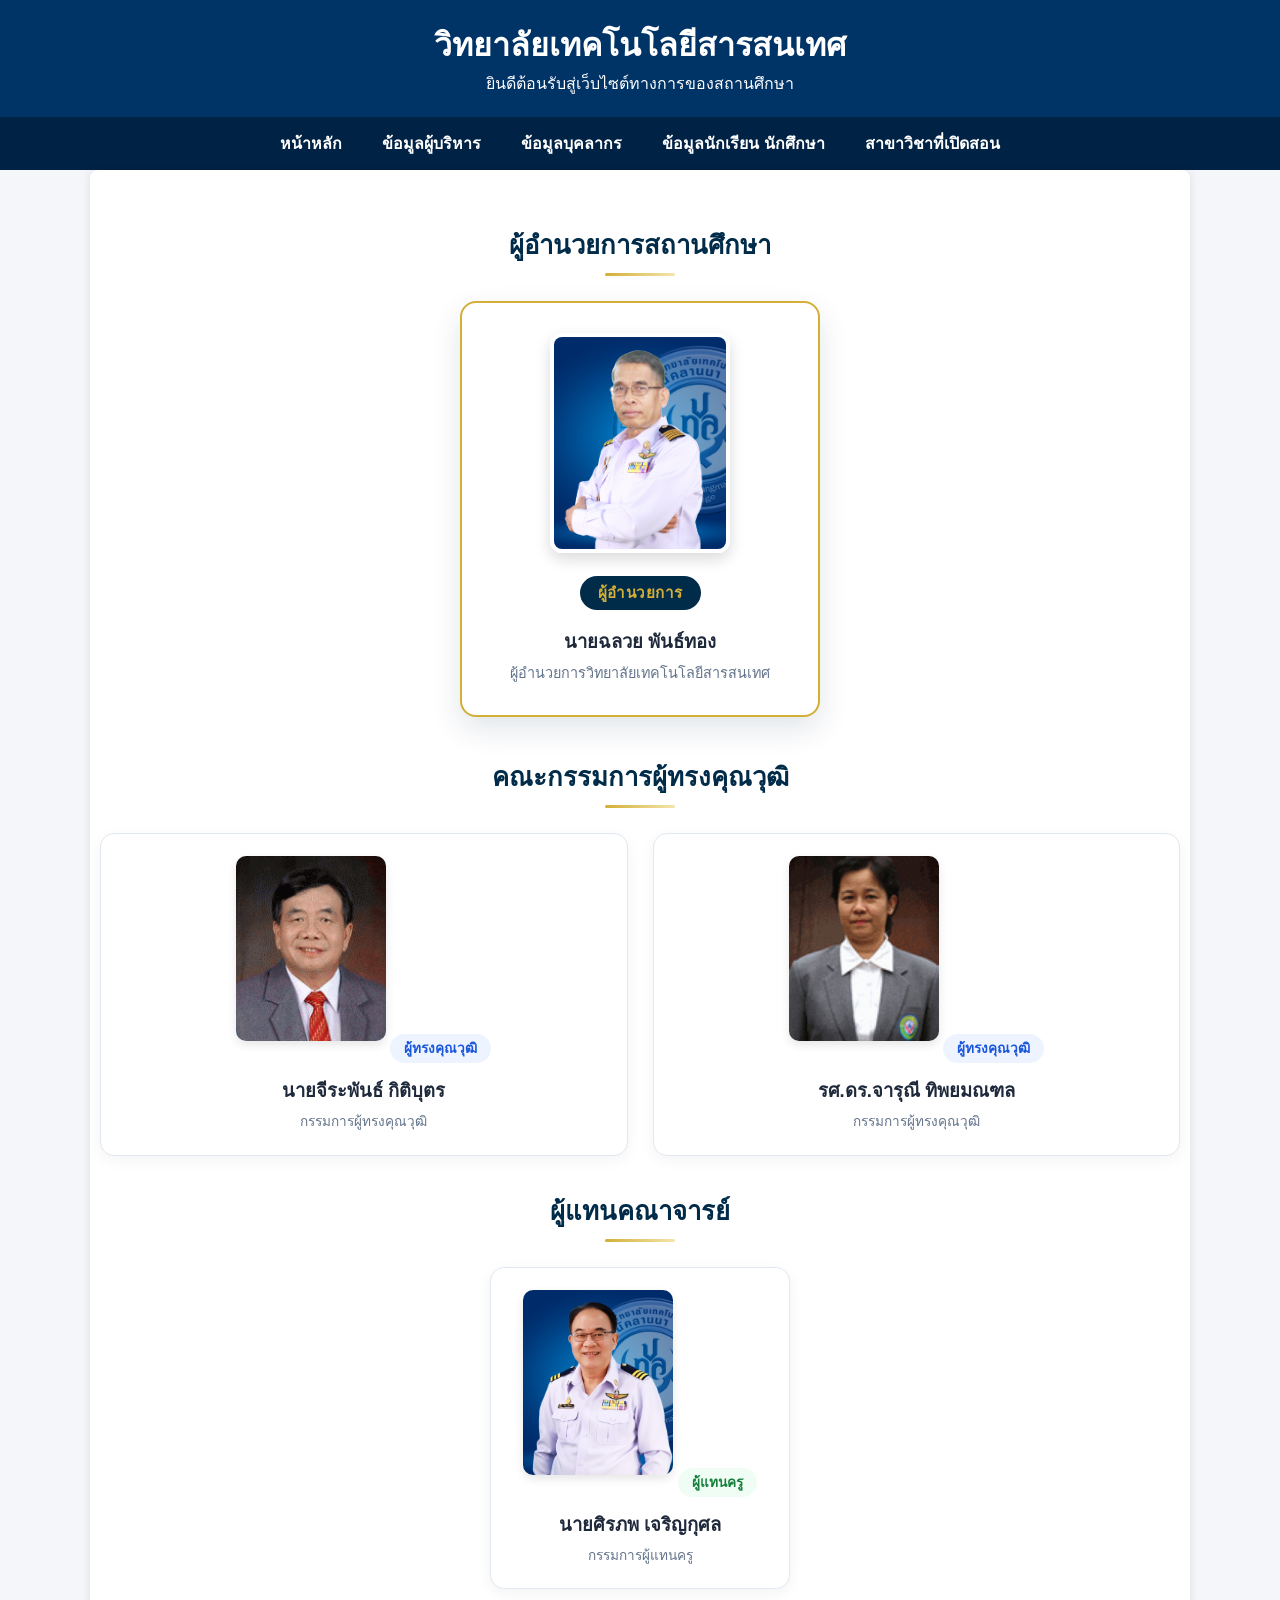
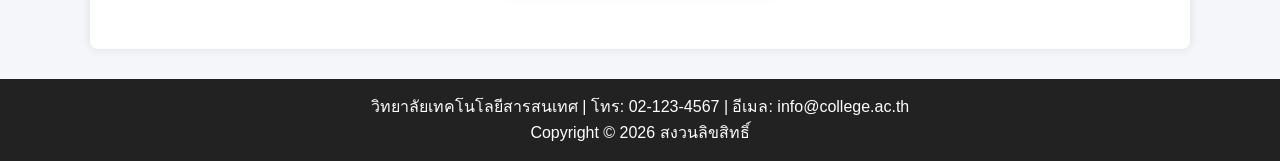
==== commit 6713b6e8: "Update executives.html" ====
--- a/executives.html
+++ b/executives.html
@@ -183,13 +183,6 @@
             </div>
 
             <div class="card-exec">
-                <img src="1_2-Da58X3DG.gif" alt="นายวิทยา ใจวิถี">
-                <span class="badge-expert">ผู้ทรงคุณวุฒิ</span>
-                <h3 class="exec-name">นายวิทยา ใจวิถี</h3>
-                <p style="color: #64748b; font-size: 0.85rem;">กรรมการผู้ทรงคุณวุฒิ</p>
-            </div>
-
-            <div class="card-exec">
                 <img src="1_6-BLEz5SgE.gif" alt="รศ.ดร.จารุณี ทิพยมณฑล">
                 <span class="badge-expert">ผู้ทรงคุณวุฒิ</span>
                 <h3 class="exec-name">รศ.ดร.จารุณี ทิพยมณฑล</h3>
